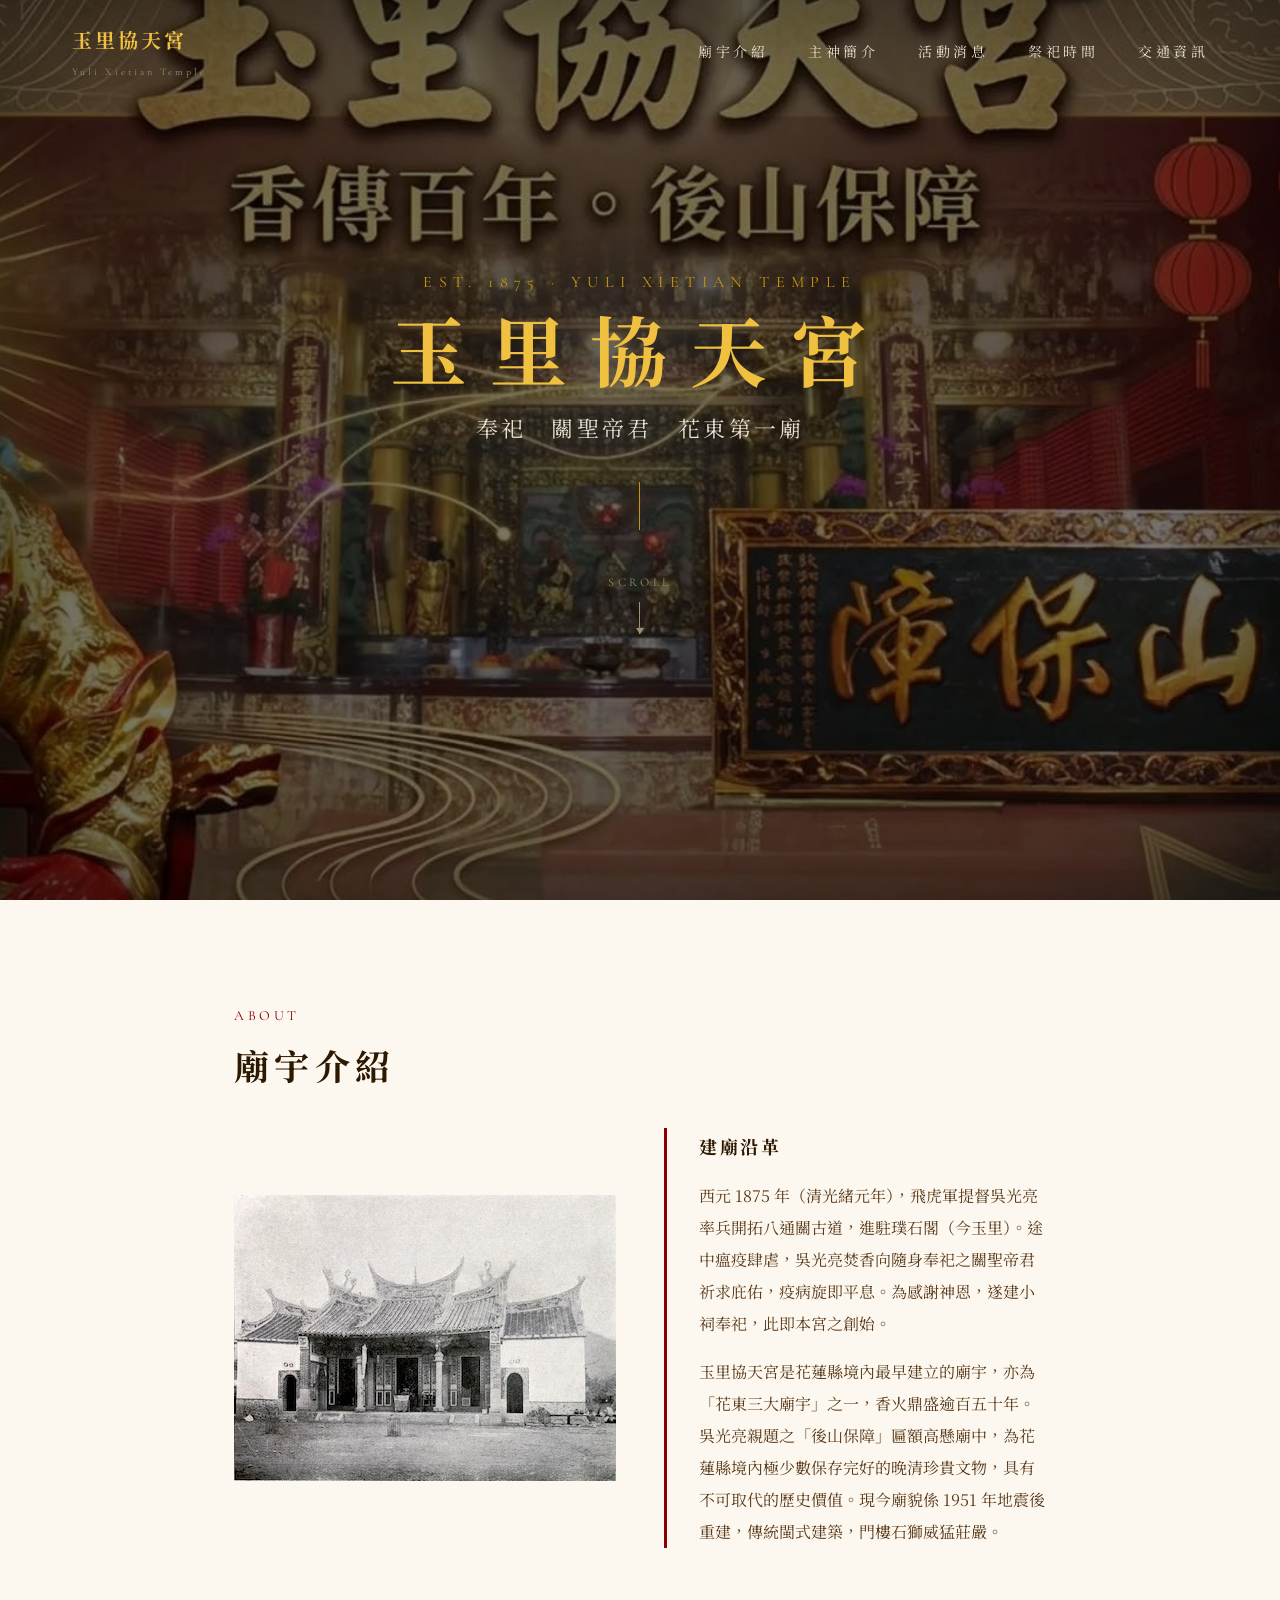
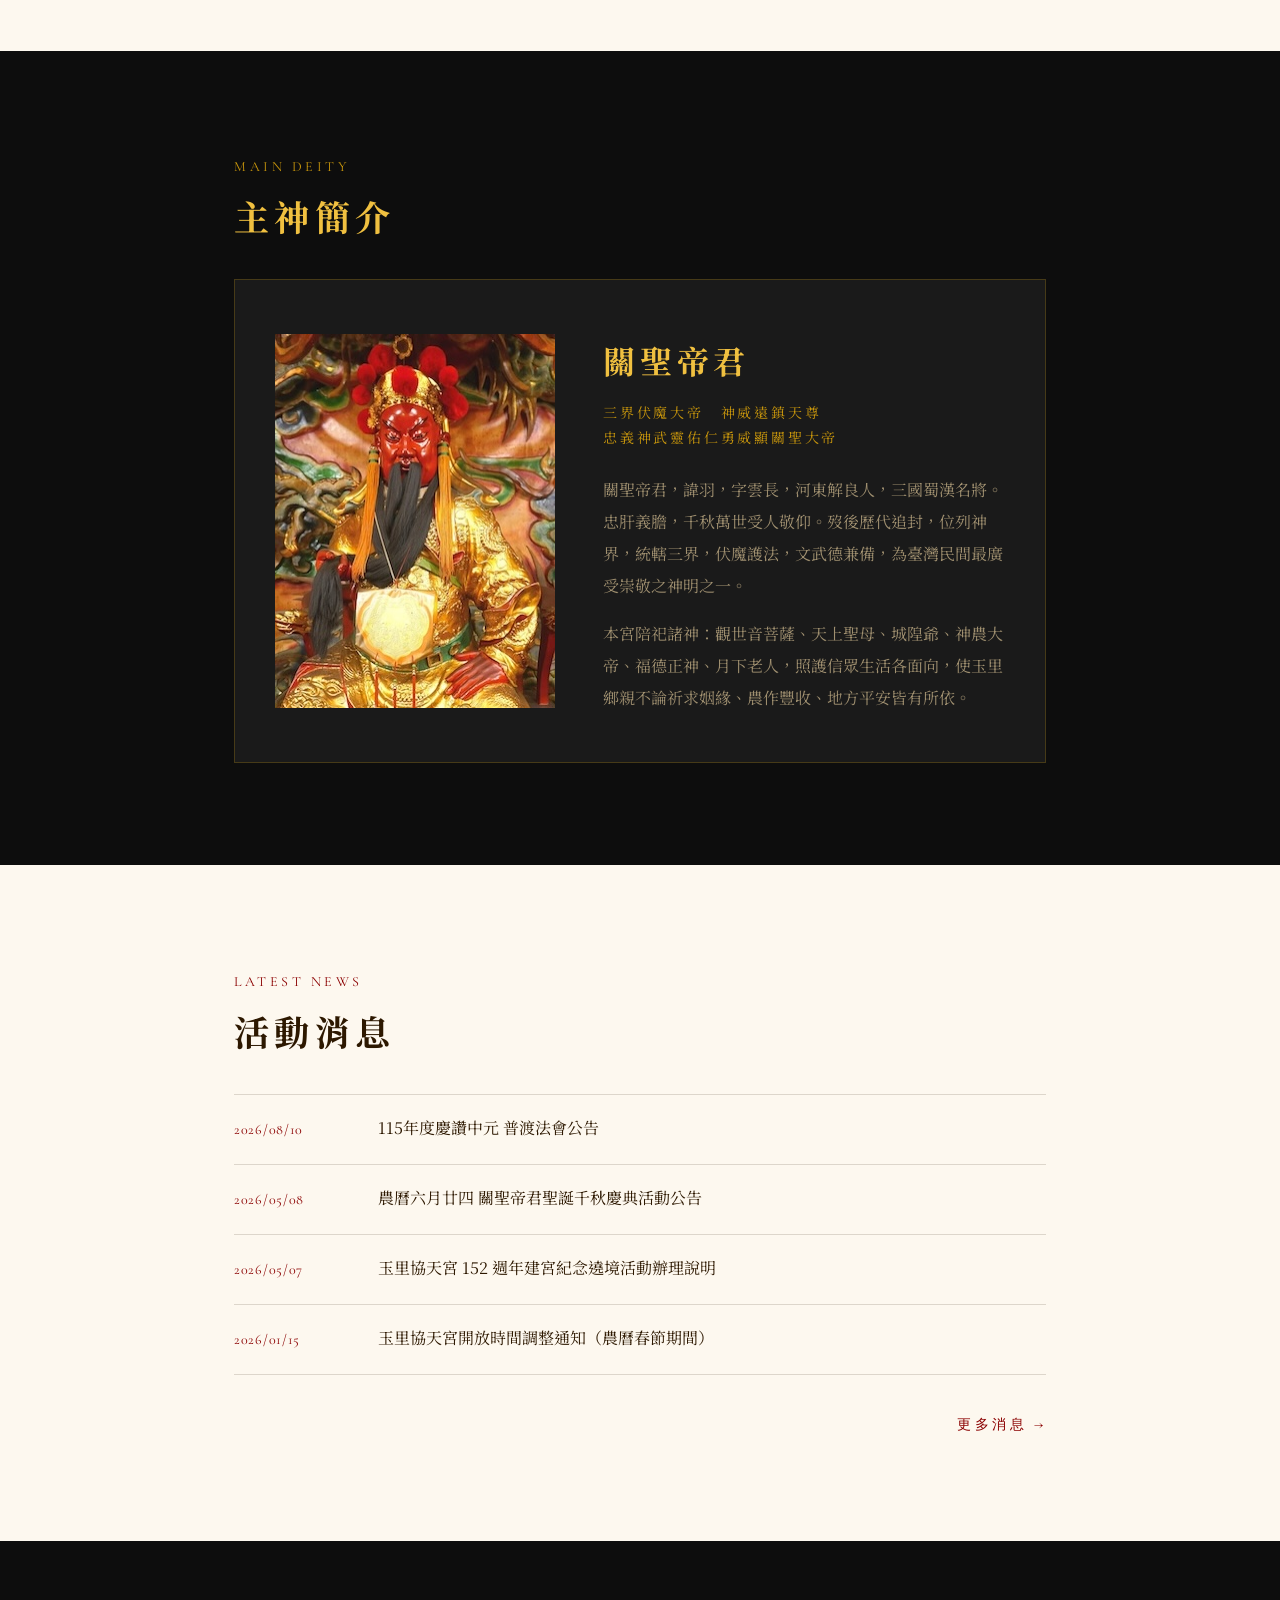
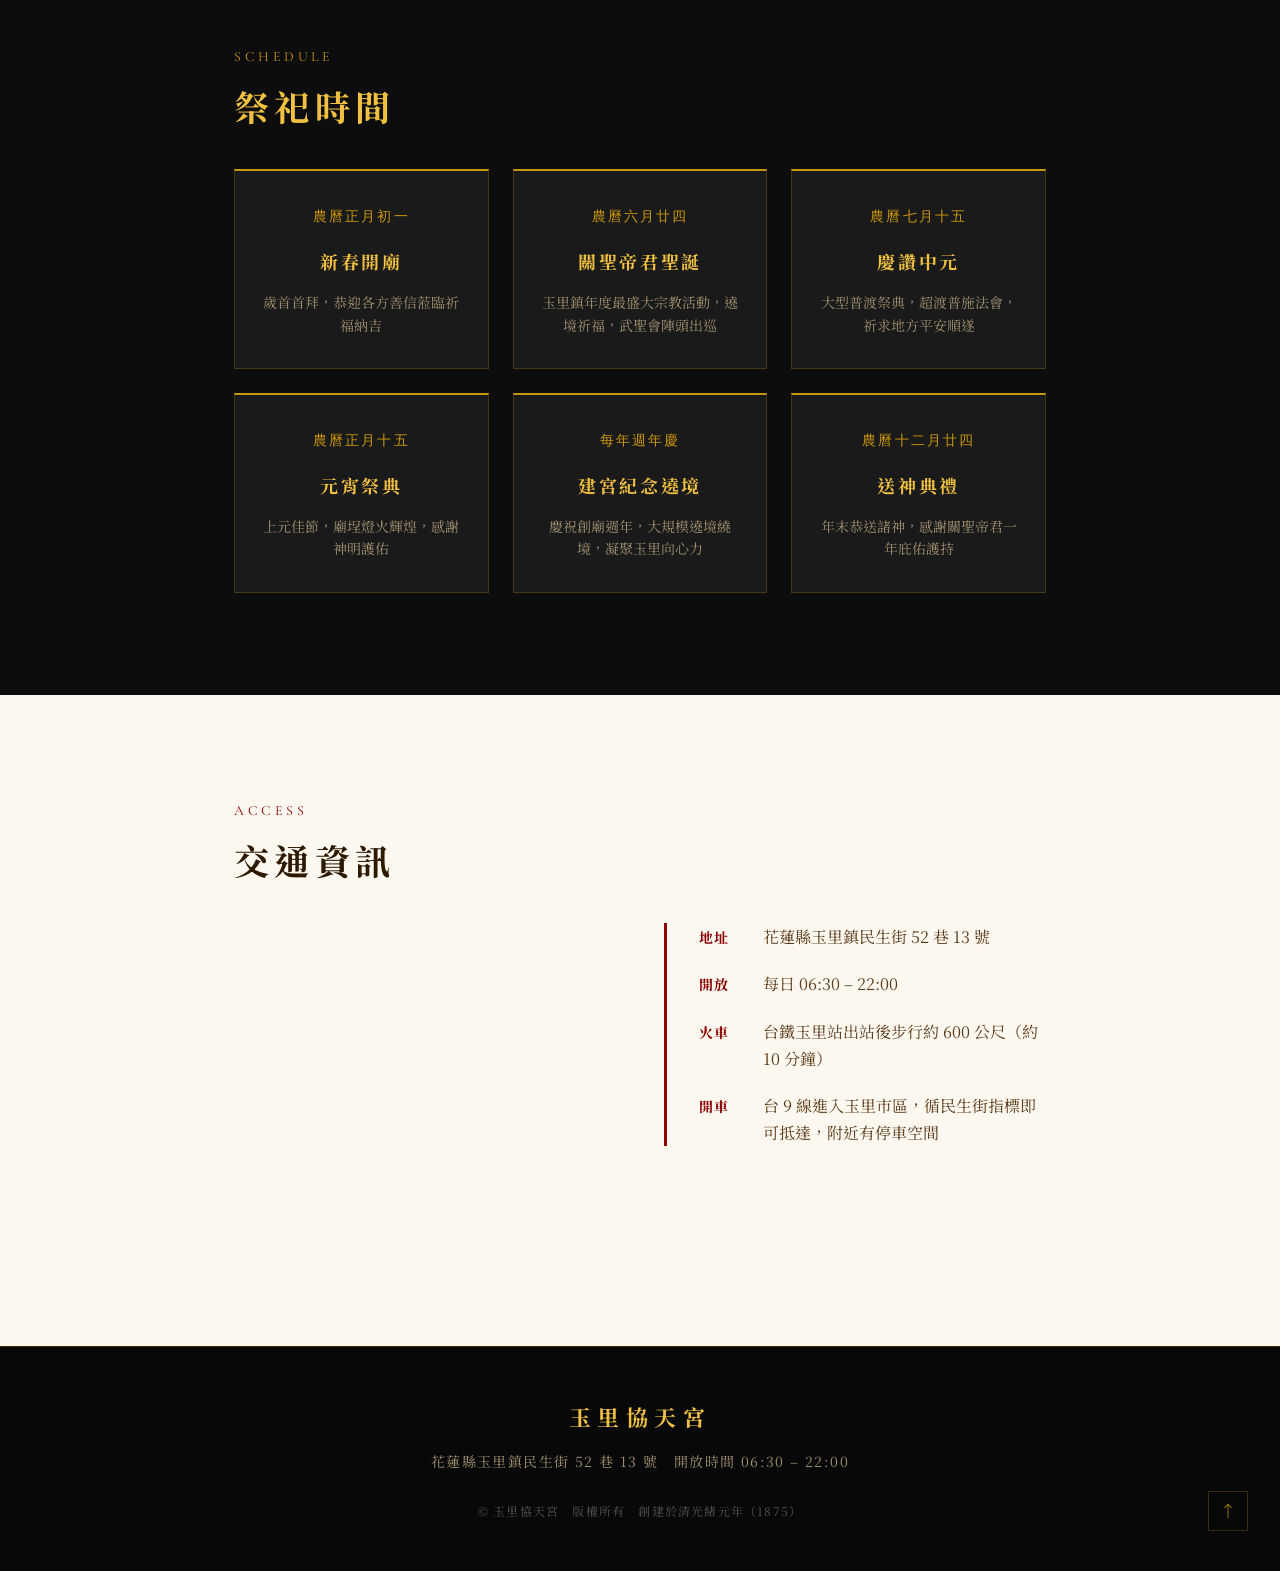
==== index.html @ 43c84e81 "first commit" ====
<!DOCTYPE html>
<html lang="zh-Hant">
<head>
  <meta charset="UTF-8">
  <meta name="viewport" content="width=device-width, initial-scale=1.0">
  <title>玉里協天宮｜花東第一廟　清光緒元年創建</title>
  <meta name="description" content="玉里協天宮（花東三大廟宇之一），創建於清光緒元年（1875年），主祀關聖帝君，為花蓮縣境內最早建立的廟宇，歡迎十方善信參拜。">

  <!-- Fonts -->
  <link rel="preconnect" href="https://fonts.googleapis.com">
  <link rel="preconnect" href="https://fonts.gstatic.com" crossorigin>
  <link href="https://fonts.googleapis.com/css2?family=Cormorant+Garamond:ital,wght@0,400;0,600;1,400&family=Noto+Serif+TC:wght@400;700&family=Noto+Sans+TC:wght@400;500&display=swap" rel="stylesheet">

  <!-- AOS -->
  <link href="https://unpkg.com/aos@2.3.4/dist/aos.css" rel="stylesheet">

  <!-- Styles -->
  <link rel="stylesheet" href="assets/css/reset.css">
  <link rel="stylesheet" href="assets/css/variables.css">
  <link rel="stylesheet" href="assets/css/main.css">
</head>
<body>

  <!-- ======================================================
       Intro Overlay
       ====================================================== -->
  <div id="intro-overlay" aria-hidden="true">
    <div class="intro-emblem">
      <div class="emblem-ring-outer"></div>
      <div class="emblem-ring-inner"></div>
      <div class="emblem-char">協</div>
    </div>
    <div class="intro-name">
      <span>玉</span><span>里</span><span>協</span><span>天</span><span>宮</span>
    </div>
    <div class="intro-divider"></div>
    <p class="intro-sub">奉祀　關聖帝君</p>
    <p class="intro-year">清光緒元年　西元 1875 年</p>
  </div>

  <!-- ======================================================
       Header / Navigation
       ====================================================== -->
  <header id="site-header">
    <nav class="nav-inner">
      <a class="nav-logo" href="#top">
        玉里協天宮
        <span>Yuli Xietian Temple</span>
      </a>
      <ul class="nav-links">
        <li><a href="#about">廟宇介紹</a></li>
        <li><a href="#deity">主神簡介</a></li>
        <li><a href="#news">活動消息</a></li>
        <li><a href="#schedule">祭祀時間</a></li>
        <li><a href="#access">交通資訊</a></li>
      </ul>
      <button class="nav-toggle" aria-label="開啟選單" aria-expanded="false">
        <span></span><span></span><span></span>
      </button>
    </nav>
  </header>

  <!-- Mobile full-screen overlay -->
  <nav class="nav-overlay" aria-label="手機選單">
    <a href="#about">廟宇介紹</a>
    <a href="#deity">主神簡介</a>
    <a href="#news">活動消息</a>
    <a href="#schedule">祭祀時間</a>
    <a href="#access">交通資訊</a>
  </nav>

  <!-- ======================================================
       Hero
       ====================================================== -->
  <section id="hero" aria-label="首頁主視覺">
    <!-- Ken Burns + crossfade slideshow -->
    <div class="hero-slides" aria-hidden="true">
      <div class="hero-slide" data-src="assets/img/hero1.jpg"></div>
      <div class="hero-slide" data-src="assets/img/hero2.jpg"></div>
      <div class="hero-slide" data-src="assets/img/hero3.jpg"></div>
    </div>
    <!-- Dark overlay -->
    <div class="hero-overlay" aria-hidden="true"></div>
    <!-- Content -->
    <div class="hero-inner">
      <p class="hero-en" data-aos="fade-up" data-aos-delay="200">Est. 1875 · Yuli Xietian Temple</p>
      <h1 class="hero-title" data-aos="fade-up" data-aos-delay="400">玉里協天宮</h1>
      <p class="hero-sub" data-aos="fade-up" data-aos-delay="600">奉祀　關聖帝君　花東第一廟</p>
      <div class="hero-divider" data-aos="fade-up" data-aos-delay="700"></div>
      <a class="scroll-hint" href="#about" data-aos="fade-up" data-aos-delay="900" aria-label="向下捲動">
        <span>Scroll</span>
        <i class="scroll-arrow" aria-hidden="true"></i>
      </a>
    </div>
  </section>

  <!-- ======================================================
       About — 廟宇介紹
       ====================================================== -->
  <section id="about" class="section section--light">
    <div class="container">
      <div class="section-label" data-aos="fade-up">ABOUT</div>
      <h2 class="section-title" data-aos="fade-up">廟宇介紹</h2>
      <div class="about-grid">
        <figure class="about-img" data-aos="fade-right">
          <img src="assets/img/about.jpg" alt="玉里協天宮外觀"
               onerror="this.style.display='none';this.nextElementSibling.style.display='flex'">
          <div class="img-placeholder" style="display:none">廟宇照片</div>
        </figure>
        <div class="about-text" data-aos="fade-left">
          <h3>建廟沿革</h3>
          <p>
            西元 1875 年（清光緒元年），飛虎軍提督吳光亮率兵開拓八通關古道，進駐璞石閣（今玉里）。途中瘟疫肆虐，吳光亮焚香向隨身奉祀之關聖帝君祈求庇佑，疫病旋即平息。為感謝神恩，遂建小祠奉祀，此即本宮之創始。
          </p>
          <p>
            玉里協天宮是花蓮縣境內最早建立的廟宇，亦為「花東三大廟宇」之一，香火鼎盛逾百五十年。吳光亮親題之「後山保障」匾額高懸廟中，為花蓮縣境內極少數保存完好的晚清珍貴文物，具有不可取代的歷史價值。現今廟貌係 1951 年地震後重建，傳統閩式建築，門樓石獅威猛莊嚴。
          </p>
        </div>
      </div>
    </div>
  </section>

  <!-- ======================================================
       Deity — 主神簡介
       ====================================================== -->
  <section id="deity" class="section section--dark">
    <div class="container">
      <div class="section-label" data-aos="fade-up">MAIN DEITY</div>
      <h2 class="section-title" data-aos="fade-up">主神簡介</h2>
      <div class="deity-card" data-aos="fade-up" data-aos-delay="100">
        <div class="deity-img-wrap">
          <img src="assets/img/deity.jpg" alt="關聖帝君"
               onerror="this.style.display='none';this.nextElementSibling.style.display='flex'">
          <div class="img-placeholder" style="display:none" aria-hidden="true">⚔</div>
        </div>
        <div class="deity-info">
          <h3 class="deity-name">關聖帝君</h3>
          <p class="deity-title">
            三界伏魔大帝　神威遠鎮天尊<br>
            忠義神武靈佑仁勇威顯關聖大帝
          </p>
          <p class="deity-desc">
            關聖帝君，諱羽，字雲長，河東解良人，三國蜀漢名將。忠肝義膽，千秋萬世受人敬仰。歿後歷代追封，位列神界，統轄三界，伏魔護法，文武德兼備，為臺灣民間最廣受崇敬之神明之一。
          </p>
          <p class="deity-desc" style="margin-top:1rem;">
            本宮陪祀諸神：觀世音菩薩、天上聖母、城隍爺、神農大帝、福德正神、月下老人，照護信眾生活各面向，使玉里鄉親不論祈求姻緣、農作豐收、地方平安皆有所依。
          </p>
        </div>
      </div>
    </div>
  </section>

  <!-- ======================================================
       News — 活動消息
       ====================================================== -->
  <section id="news" class="section section--light">
    <div class="container">
      <div class="section-label" data-aos="fade-up">LATEST NEWS</div>
      <h2 class="section-title" data-aos="fade-up">活動消息</h2>
      <ul id="news-list" data-aos="fade-up" data-aos-delay="100">
        <li class="news-loading">載入中…</li>
      </ul>
      <div class="news-more" data-aos="fade-up">
        <a href="https://your-wp-domain.com" target="_blank" rel="noopener">更多消息 →</a>
      </div>
    </div>
  </section>

  <!-- ======================================================
       Schedule — 祭祀時間
       ====================================================== -->
  <section id="schedule" class="section section--dark">
    <div class="container">
      <div class="section-label" data-aos="fade-up">SCHEDULE</div>
      <h2 class="section-title" data-aos="fade-up">祭祀時間</h2>
      <div class="schedule-grid">
        <div class="schedule-card" data-aos="fade-up" data-aos-delay="100">
          <div class="sc-month">農曆正月初一</div>
          <div class="sc-name">新春開廟</div>
          <div class="sc-note">歲首首拜，恭迎各方善信蒞臨祈福納吉</div>
        </div>
        <div class="schedule-card" data-aos="fade-up" data-aos-delay="200">
          <div class="sc-month">農曆六月廿四</div>
          <div class="sc-name">關聖帝君聖誕</div>
          <div class="sc-note">玉里鎮年度最盛大宗教活動，遶境祈福，武聖會陣頭出巡</div>
        </div>
        <div class="schedule-card" data-aos="fade-up" data-aos-delay="300">
          <div class="sc-month">農曆七月十五</div>
          <div class="sc-name">慶讚中元</div>
          <div class="sc-note">大型普渡祭典，超渡普施法會，祈求地方平安順遂</div>
        </div>
        <div class="schedule-card" data-aos="fade-up" data-aos-delay="100">
          <div class="sc-month">農曆正月十五</div>
          <div class="sc-name">元宵祭典</div>
          <div class="sc-note">上元佳節，廟埕燈火輝煌，感謝神明護佑</div>
        </div>
        <div class="schedule-card" data-aos="fade-up" data-aos-delay="200">
          <div class="sc-month">每年週年慶</div>
          <div class="sc-name">建宮紀念遶境</div>
          <div class="sc-note">慶祝創廟週年，大規模遶境繞境，凝聚玉里向心力</div>
        </div>
        <div class="schedule-card" data-aos="fade-up" data-aos-delay="300">
          <div class="sc-month">農曆十二月廿四</div>
          <div class="sc-name">送神典禮</div>
          <div class="sc-note">年末恭送諸神，感謝關聖帝君一年庇佑護持</div>
        </div>
      </div>
    </div>
  </section>

  <!-- ======================================================
       Access — 交通資訊
       ====================================================== -->
  <section id="access" class="section section--light">
    <div class="container">
      <div class="section-label" data-aos="fade-up">ACCESS</div>
      <h2 class="section-title" data-aos="fade-up">交通資訊</h2>
      <div class="access-grid">
        <div class="access-map" data-aos="fade-right">
          <iframe
            src="https://www.google.com/maps/embed?pb=!1m18!1m12!1m3!1d14563.66!2d121.3200!3d23.3400!2m3!1f0!2f0!3f0!3m2!1i1024!2i768!4f13.1!3m3!1m2!1s0x0%3A0x0!2z!5e0!3m2!1szh-TW!2stw!4v1620000000000!5m2!1szh-TW!2stw"
            width="100%" height="320"
            style="border:0" allowfullscreen
            loading="lazy"
            referrerpolicy="no-referrer-when-downgrade"
            title="玉里協天宮地圖">
          </iframe>
        </div>
        <div class="access-info" data-aos="fade-left">
          <div class="access-row">
            <span class="access-label">地址</span>
            <span>花蓮縣玉里鎮民生街 52 巷 13 號</span>
          </div>
          <div class="access-row">
            <span class="access-label">開放</span>
            <span>每日 06:30 – 22:00</span>
          </div>
          <div class="access-row">
            <span class="access-label">火車</span>
            <span>台鐵玉里站出站後步行約 600 公尺（約 10 分鐘）</span>
          </div>
          <div class="access-row">
            <span class="access-label">開車</span>
            <span>台 9 線進入玉里市區，循民生街指標即可抵達，附近有停車空間</span>
          </div>
        </div>
      </div>
    </div>
  </section>

  <!-- ======================================================
       Footer
       ====================================================== -->
  <footer id="site-footer">
    <div class="footer-inner">
      <p class="footer-name">玉里協天宮</p>
      <p class="footer-address">花蓮縣玉里鎮民生街 52 巷 13 號　開放時間 06:30 – 22:00</p>
      <p class="footer-copy">© 玉里協天宮　版權所有　創建於清光緒元年（1875）</p>
    </div>
    <a class="back-to-top" href="#top" aria-label="回到頂端">↑</a>
  </footer>

  <!-- Scripts -->
  <script src="https://unpkg.com/aos@2.3.4/dist/aos.js"></script>
  <script src="assets/js/main.js"></script>
  <script src="assets/js/news.js"></script>
</body>
</html>
---- assets/css/variables.css ----
:root {
  /* Colors */
  --color-bg:        #0d0d0d;
  --color-surface:   #1a1a1a;
  --color-primary:   #8b0000;
  --color-gold:      #c8960c;
  --color-gold-lt:   #f0c040;
  --color-text:      #e8e0d0;
  --color-text-muted:#a09070;
  --color-border:    rgba(200, 150, 12, 0.25);
  --color-white:     #fdf8ef;
  --color-dark-text: #2d1800;

  /* Typography */
  --font-serif:  'Noto Serif TC', 'Cormorant Garamond', serif;
  --font-sans:   'Noto Sans TC', sans-serif;

  --fs-hero:     clamp(2.5rem, 6vw, 5rem);
  --fs-section:  clamp(1.5rem, 3vw, 2.2rem);
  --fs-body:     1rem;
  --fs-small:    0.875rem;

  --lh-zh:       2;
  --ls-title:    0.15em;
  --ls-label:    0.25em;

  /* Layout */
  --section-padding: clamp(4rem, 8vw, 8rem) 1.5rem;
  --container-max:   860px;
  --transition:      0.6s ease;
}
---- assets/css/main.css ----
/* ============================================================
   Intro Overlay
   ============================================================ */
#intro-overlay {
  position: fixed;
  inset: 0;
  z-index: 9999;
  background: var(--color-bg);
  display: flex;
  flex-direction: column;
  align-items: center;
  justify-content: center;
  /* Fade-out transition triggered by JS */
  transition: opacity 0.9s ease;
  /* Prevent accidental scroll-through during animation */
  pointer-events: all;
}

#intro-overlay.is-hiding {
  opacity: 0;
  pointer-events: none;
}

/* ── Rotating emblem ── */
.intro-emblem {
  position: relative;
  width: 90px;
  height: 90px;
  display: flex;
  align-items: center;
  justify-content: center;
  margin-bottom: 2.5rem;
  opacity: 0;
  animation: introScale 0.9s cubic-bezier(0.19, 1, 0.22, 1) 0.2s forwards;
}

.emblem-ring-outer {
  position: absolute;
  inset: 0;
  border-radius: 50%;
  border: 1px solid rgba(200, 150, 12, 0.2);
}

/* Rotating arc on the outer ring */
.emblem-ring-outer::before {
  content: '';
  position: absolute;
  inset: -1px;
  border-radius: 50%;
  border: 1px solid transparent;
  border-top-color: var(--color-gold);
  border-right-color: rgba(200, 150, 12, 0.4);
  animation: spinRing 3s linear infinite;
}

.emblem-ring-inner {
  position: absolute;
  inset: 14px;
  border-radius: 50%;
  border: 1px solid rgba(200, 150, 12, 0.35);
}

.emblem-char {
  font-family: var(--font-serif);
  font-size: 1.875rem;
  color: var(--color-gold-lt);
  line-height: 1;
}

@keyframes spinRing {
  to { transform: rotate(360deg); }
}

@keyframes introScale {
  from { opacity: 0; transform: scale(0.7); }
  to   { opacity: 1; transform: scale(1); }
}

/* ── Temple name — character-by-character ── */
.intro-name {
  display: flex;
  gap: 0.5em;
}

.intro-name span {
  font-family: var(--font-serif);
  font-size: clamp(2rem, 6vw, 3.5rem);
  font-weight: 700;
  color: var(--color-gold-lt);
  letter-spacing: 0.05em;
  opacity: 0;
  animation: charIn 0.8s ease-out both;
}

.intro-name span:nth-child(1) { animation-delay: 0.8s; }
.intro-name span:nth-child(2) { animation-delay: 1.0s; }
.intro-name span:nth-child(3) { animation-delay: 1.2s; }
.intro-name span:nth-child(4) { animation-delay: 1.45s; }
.intro-name span:nth-child(5) { animation-delay: 1.7s; }

@keyframes charIn {
  from {
    opacity: 0;
    filter: blur(14px);
    transform: translateY(10px);
  }
  to {
    opacity: 1;
    filter: blur(0);
    transform: translateY(0);
  }
}

/* ── Gold divider line ── */
.intro-divider {
  width: 0;
  height: 1px;
  background: linear-gradient(to right, transparent, var(--color-gold), transparent);
  margin: 1.75rem 0;
  opacity: 0;
  animation: lineExpand 0.8s ease-out 2.4s forwards;
}

@keyframes lineExpand {
  from { width: 0;     opacity: 0; }
  to   { width: 72px;  opacity: 0.7; }
}

/* ── Subtitle & year ── */
.intro-sub {
  font-family: var(--font-serif);
  font-size: 1rem;
  letter-spacing: 0.3em;
  color: var(--color-text);
  opacity: 0;
  animation: introFadeUp 0.8s ease-out 3.0s both;
}

.intro-year {
  font-family: 'Cormorant Garamond', serif;
  font-size: 0.8rem;
  letter-spacing: 0.2em;
  color: var(--color-text-muted);
  margin-top: 0.6rem;
  opacity: 0;
  animation: introFadeUp 0.8s ease-out 3.5s both;
}

@keyframes introFadeUp {
  from { opacity: 0; transform: translateY(8px); }
  to   { opacity: 1; transform: translateY(0); }
}

/* Disable intro animations when user prefers reduced motion */
@media (prefers-reduced-motion: reduce) {
  .intro-emblem, .intro-name span,
  .intro-divider, .intro-sub, .intro-year {
    animation: none;
    opacity: 1;
    filter: none;
  }
  .emblem-ring-outer::before { animation: none; }
}

/* ============================================================
   Base
   ============================================================ */
html {
  scroll-behavior: smooth;
  font-size: 16px;
}

@media (prefers-reduced-motion: reduce) {
  html { scroll-behavior: auto; }
  [data-aos] { transition: none !important; animation: none !important; }
}

body {
  background-color: var(--color-bg);
  color: var(--color-text);
  font-family: var(--font-serif);
  line-height: var(--lh-zh);
}

.container {
  max-width: var(--container-max);
  margin: 0 auto;
  padding: 0 1.5rem;
}

/* ============================================================
   Section Base
   ============================================================ */
.section {
  padding: var(--section-padding);
}

.section--dark {
  background-color: var(--color-bg);
}

.section--light {
  background-color: var(--color-white);
  color: var(--color-dark-text);
}

.section-label {
  font-family: 'Cormorant Garamond', serif;
  font-size: var(--fs-small);
  letter-spacing: var(--ls-label);
  color: var(--color-gold);
  text-transform: uppercase;
  margin-bottom: 0.75rem;
}

.section-title {
  font-family: var(--font-serif);
  font-size: var(--fs-section);
  font-weight: 700;
  letter-spacing: var(--ls-title);
  color: var(--color-gold-lt);
  margin-bottom: 2.5rem;
  line-height: 1.3;
}

.section--light .section-label {
  color: var(--color-primary);
}

.section--light .section-title {
  color: var(--color-dark-text);
}

.section-divider {
  width: 48px;
  height: 2px;
  background: var(--color-gold);
  margin: 1.5rem 0 2.5rem;
}

.section--light .section-divider {
  background: var(--color-primary);
}

/* ============================================================
   Header / Navigation
   ============================================================ */
#site-header {
  position: fixed;
  top: 0;
  left: 0;
  right: 0;
  z-index: 100;
  transition: background var(--transition), box-shadow var(--transition);
}

#site-header.scrolled {
  background: rgba(13, 13, 13, 0.92);
  backdrop-filter: blur(8px);
  -webkit-backdrop-filter: blur(8px);
  box-shadow: 0 1px 0 var(--color-border);
}

.nav-inner {
  display: flex;
  align-items: center;
  justify-content: space-between;
  max-width: 1200px;
  margin: 0 auto;
  padding: 1.25rem 2rem;
}

.nav-logo {
  font-family: var(--font-serif);
  font-size: 1.25rem;
  font-weight: 700;
  color: var(--color-gold-lt);
  letter-spacing: var(--ls-title);
  flex-shrink: 0;
}

.nav-logo span {
  display: block;
  font-size: 0.625rem;
  letter-spacing: 0.3em;
  color: var(--color-text-muted);
  font-weight: 400;
  margin-top: 0.1rem;
  font-family: 'Cormorant Garamond', serif;
}

.nav-links {
  display: flex;
  gap: 2.5rem;
  align-items: center;
}

.nav-links a {
  font-size: var(--fs-small);
  letter-spacing: var(--ls-label);
  color: var(--color-text);
  position: relative;
  padding-bottom: 2px;
  transition: color var(--transition);
}

.nav-links a::after {
  content: '';
  position: absolute;
  bottom: 0;
  left: 50%;
  right: 50%;
  height: 1px;
  background: var(--color-gold);
  transition: left 0.3s ease, right 0.3s ease;
}

.nav-links a:hover {
  color: var(--color-gold-lt);
}

.nav-links a:hover::after {
  left: 0;
  right: 0;
}

/* Hamburger */
.nav-toggle {
  display: none;
  flex-direction: column;
  gap: 5px;
  background: none;
  border: none;
  cursor: pointer;
  padding: 4px;
  z-index: 110;
}

.nav-toggle span {
  display: block;
  width: 24px;
  height: 1.5px;
  background: var(--color-gold-lt);
  transition: transform 0.3s ease, opacity 0.3s ease;
  transform-origin: center;
}

.nav-toggle.active span:nth-child(1) {
  transform: translateY(6.5px) rotate(45deg);
}

.nav-toggle.active span:nth-child(2) {
  opacity: 0;
}

.nav-toggle.active span:nth-child(3) {
  transform: translateY(-6.5px) rotate(-45deg);
}

/* Mobile overlay */
.nav-overlay {
  display: none;
  position: fixed;
  inset: 0;
  background: rgba(13, 13, 13, 0.97);
  z-index: 99;
  flex-direction: column;
  align-items: center;
  justify-content: center;
  gap: 2.5rem;
}

.nav-overlay.open {
  display: flex;
}

.nav-overlay a {
  font-family: var(--font-serif);
  font-size: 1.5rem;
  letter-spacing: var(--ls-title);
  color: var(--color-text);
  transition: color 0.3s ease;
}

.nav-overlay a:hover {
  color: var(--color-gold-lt);
}

/* ============================================================
   Hero
   ============================================================ */
#hero {
  position: relative;
  height: 100svh;
  display: flex;
  align-items: center;
  justify-content: center;
  text-align: center;
  overflow: hidden;
  /* Fallback when images are absent */
  background: radial-gradient(ellipse at 50% 40%, #1c0a00 0%, #0d0d0d 75%);
}

/* ── Slideshow layer ── */
.hero-slides {
  position: absolute;
  inset: 0;
  overflow: hidden;
}

.hero-slide {
  position: absolute;
  /* -10% bleed gives Ken Burns room to zoom/pan without white edges */
  inset: -10%;
  background-size: cover;
  background-position: center;
  opacity: 0;
  transition: opacity 1.5s ease-in-out;
  will-change: transform, opacity;
}

.hero-slide.is-active {
  opacity: 1;
}

/* Three Ken Burns variants — randomised direction per slide */
.hero-slide.kb-1 { animation: kb1 9s ease-out both; }
.hero-slide.kb-2 { animation: kb2 9s ease-out both; }
.hero-slide.kb-3 { animation: kb3 9s ease-out both; }

@keyframes kb1 {
  from { transform: scale(1)    translate(0%,   0%); }
  to   { transform: scale(1.18) translate(-2%, -1%); }
}
@keyframes kb2 {
  from { transform: scale(1)    translate(-2%, 0%); }
  to   { transform: scale(1.18) translate(2%,  -1%); }
}
@keyframes kb3 {
  from { transform: scale(1)    translate(0%, -1.5%); }
  to   { transform: scale(1.18) translate(-1%, 1%); }
}

/* ── Dark overlay ── */
.hero-overlay {
  position: absolute;
  inset: 0;
  background: rgba(0, 0, 0, 0.52);
  /* Subtle vignette for depth */
  box-shadow: inset 0 0 120px rgba(0, 0, 0, 0.5);
  z-index: 1;
}

.hero-inner {
  position: relative;
  z-index: 2;
  display: flex;
  flex-direction: column;
  align-items: center;
  gap: 0.5rem;
}

.hero-en {
  font-family: 'Cormorant Garamond', serif;
  font-size: clamp(0.75rem, 1.5vw, 1rem);
  letter-spacing: 0.4em;
  color: var(--color-gold);
  text-transform: uppercase;
}

.hero-title {
  font-family: var(--font-serif);
  font-size: var(--fs-hero);
  font-weight: 700;
  color: var(--color-gold-lt);
  letter-spacing: 0.3em;
  line-height: 1.1;
}

.hero-sub {
  font-family: var(--font-serif);
  font-size: clamp(1rem, 2vw, 1.375rem);
  letter-spacing: var(--ls-title);
  color: var(--color-text);
  margin-top: 0.5rem;
}

.hero-divider {
  width: 1px;
  height: 48px;
  background: var(--color-gold);
  margin: 1.5rem auto;
  opacity: 0.6;
}

.scroll-hint {
  display: flex;
  flex-direction: column;
  align-items: center;
  gap: 0.5rem;
  color: var(--color-text-muted);
  font-family: 'Cormorant Garamond', serif;
  font-size: 0.75rem;
  letter-spacing: 0.3em;
  text-transform: uppercase;
  margin-top: 0.5rem;
  transition: color 0.3s ease;
}

.scroll-hint:hover {
  color: var(--color-gold);
}

.scroll-arrow {
  display: block;
  width: 1px;
  height: 32px;
  background: currentColor;
  position: relative;
  animation: bounce 1.8s ease-in-out infinite;
}

.scroll-arrow::after {
  content: '';
  position: absolute;
  bottom: 0;
  left: 50%;
  transform: translateX(-50%) rotate(0deg);
  border-left: 4px solid transparent;
  border-right: 4px solid transparent;
  border-top: 6px solid currentColor;
}

@keyframes bounce {
  0%, 100% { transform: translateY(0); }
  50%       { transform: translateY(8px); }
}

/* ============================================================
   About
   ============================================================ */
.about-grid {
  display: grid;
  grid-template-columns: 1fr 1fr;
  gap: 3rem;
  align-items: center;
}

.about-img {
  position: relative;
}

.about-img img {
  width: 100%;
  aspect-ratio: 4 / 3;
  object-fit: cover;
  display: block;
}

/* Placeholder when image missing */
.about-img .img-placeholder {
  width: 100%;
  aspect-ratio: 4 / 3;
  background: linear-gradient(135deg, #c8960c22, #8b000033);
  border: 1px solid var(--color-border);
  display: flex;
  align-items: center;
  justify-content: center;
  color: var(--color-text-muted);
  font-size: 0.75rem;
  letter-spacing: 0.2em;
}

.about-text {
  border-left: 3px solid var(--color-primary);
  padding-left: 2rem;
}

.about-text h3 {
  font-family: var(--font-serif);
  font-size: 1.125rem;
  font-weight: 700;
  color: var(--color-dark-text);
  letter-spacing: var(--ls-title);
  margin-bottom: 1rem;
}

.about-text p {
  font-size: var(--fs-body);
  line-height: var(--lh-zh);
  color: #5a3a1a;
}

.about-text p + p {
  margin-top: 1em;
}

/* ============================================================
   Deity
   ============================================================ */
.deity-card {
  display: grid;
  grid-template-columns: 280px 1fr;
  gap: 3rem;
  align-items: center;
  background: var(--color-surface);
  border: 1px solid var(--color-border);
  padding: 2.5rem;
}

.deity-img-wrap {
  flex-shrink: 0;
}

.deity-img-wrap img {
  width: 100%;
  aspect-ratio: 3 / 4;
  object-fit: cover;
}

.deity-img-wrap .img-placeholder {
  width: 100%;
  aspect-ratio: 3 / 4;
  background: linear-gradient(180deg, #1a0505 0%, #0d0d0d 100%);
  border: 1px solid var(--color-border);
  display: flex;
  align-items: center;
  justify-content: center;
  color: var(--color-gold);
  font-size: 3rem;
}

.deity-info {
  padding: 0.5rem 0;
}

.deity-name {
  font-family: var(--font-serif);
  font-size: clamp(1.5rem, 3vw, 2rem);
  font-weight: 700;
  color: var(--color-gold-lt);
  letter-spacing: var(--ls-title);
  margin-bottom: 0.5rem;
}

.deity-title {
  font-size: var(--fs-small);
  letter-spacing: 0.2em;
  color: var(--color-gold);
  margin-bottom: 1.5rem;
  line-height: 1.8;
}

.deity-desc {
  font-size: var(--fs-body);
  color: var(--color-text-muted);
  line-height: var(--lh-zh);
}

/* ============================================================
   News
   ============================================================ */
#news-list {
  border-top: 1px solid rgba(45, 24, 0, 0.15);
}

.news-item {
  display: grid;
  grid-template-columns: 120px 1fr;
  gap: 1.5rem;
  align-items: baseline;
  padding: 1.25rem 0;
  border-bottom: 1px solid rgba(45, 24, 0, 0.15);
  transition: background 0.2s ease;
}

.news-date {
  font-family: 'Cormorant Garamond', serif;
  font-size: var(--fs-small);
  color: var(--color-primary);
  letter-spacing: 0.05em;
  white-space: nowrap;
}

.news-title {
  font-size: var(--fs-body);
  color: var(--color-dark-text);
  line-height: 1.6;
  transition: color 0.2s ease;
}

.news-title:hover {
  color: var(--color-primary);
}

.news-loading,
.news-error {
  padding: 2rem 0;
  color: var(--color-text-muted);
  font-size: var(--fs-small);
  letter-spacing: 0.1em;
}

.news-more {
  margin-top: 2rem;
  text-align: right;
}

.news-more a {
  font-family: 'Cormorant Garamond', serif;
  font-size: var(--fs-small);
  letter-spacing: 0.25em;
  color: var(--color-primary);
  text-transform: uppercase;
  transition: opacity 0.2s ease;
}

.news-more a:hover {
  opacity: 0.7;
}

/* ============================================================
   Schedule
   ============================================================ */
.schedule-grid {
  display: grid;
  grid-template-columns: repeat(3, 1fr);
  gap: 1.5rem;
}

.schedule-card {
  background: var(--color-surface);
  border: 1px solid var(--color-border);
  border-top: 2px solid var(--color-gold);
  padding: 2rem 1.5rem;
  text-align: center;
  transition: border-color var(--transition), transform var(--transition);
}

.schedule-card:hover {
  border-color: var(--color-gold-lt);
  transform: translateY(-4px);
}

.sc-month {
  font-family: 'Cormorant Garamond', serif;
  font-size: var(--fs-small);
  color: var(--color-gold);
  letter-spacing: 0.15em;
  margin-bottom: 0.75rem;
}

.sc-name {
  font-family: var(--font-serif);
  font-size: 1.125rem;
  font-weight: 700;
  color: var(--color-gold-lt);
  letter-spacing: var(--ls-title);
  margin-bottom: 0.75rem;
}

.sc-note {
  font-size: var(--fs-small);
  color: var(--color-text-muted);
  line-height: 1.6;
}

/* ============================================================
   Access
   ============================================================ */
.access-grid {
  display: grid;
  grid-template-columns: 1fr 1fr;
  gap: 3rem;
  align-items: start;
}

.access-map iframe {
  width: 100%;
  height: 320px;
  border: 0;
  display: block;
  filter: grayscale(20%);
}

.access-info {
  display: flex;
  flex-direction: column;
  gap: 1.25rem;
  border-left: 3px solid var(--color-primary);
  padding-left: 2rem;
}

.access-row {
  display: grid;
  grid-template-columns: 3rem 1fr;
  gap: 1rem;
  align-items: baseline;
  font-size: var(--fs-body);
  color: #5a3a1a;
  line-height: 1.7;
}

.access-label {
  font-size: var(--fs-small);
  color: var(--color-primary);
  font-weight: 700;
  letter-spacing: 0.1em;
  white-space: nowrap;
}

/* ============================================================
   Footer
   ============================================================ */
#site-footer {
  background: #080808;
  border-top: 1px solid var(--color-border);
  padding: 3rem 1.5rem;
  text-align: center;
  position: relative;
}

.footer-inner {
  max-width: var(--container-max);
  margin: 0 auto;
}

.footer-name {
  font-family: var(--font-serif);
  font-size: 1.375rem;
  font-weight: 700;
  color: var(--color-gold-lt);
  letter-spacing: 0.3em;
  margin-bottom: 0.5rem;
}

.footer-address {
  font-size: var(--fs-small);
  color: var(--color-text-muted);
  letter-spacing: 0.1em;
  margin-bottom: 0.5rem;
}

.footer-copy {
  font-size: 0.75rem;
  color: #555;
  letter-spacing: 0.1em;
  margin-top: 1.5rem;
}

.back-to-top {
  position: absolute;
  right: 2rem;
  bottom: 2.5rem;
  width: 40px;
  height: 40px;
  border: 1px solid var(--color-border);
  display: flex;
  align-items: center;
  justify-content: center;
  color: var(--color-gold);
  font-size: 1rem;
  transition: border-color 0.3s ease, color 0.3s ease;
}

.back-to-top:hover {
  border-color: var(--color-gold);
  color: var(--color-gold-lt);
}

/* ============================================================
   Ornamental divider between sections
   ============================================================ */
.ornament {
  text-align: center;
  color: var(--color-gold);
  letter-spacing: 0.5em;
  font-size: 0.625rem;
  padding: 1.5rem 0;
  opacity: 0.5;
}

/* ============================================================
   Responsive
   ============================================================ */
@media (max-width: 1024px) {
  :root {
    --container-max: 720px;
  }
}

@media (max-width: 768px) {
  .nav-links {
    display: none;
  }

  .nav-toggle {
    display: flex;
  }

  .about-grid {
    grid-template-columns: 1fr;
  }

  .about-text {
    border-left: none;
    border-top: 3px solid var(--color-primary);
    padding-left: 0;
    padding-top: 1.5rem;
  }

  .deity-card {
    grid-template-columns: 1fr;
  }

  .deity-img-wrap img,
  .deity-img-wrap .img-placeholder {
    aspect-ratio: 4 / 3;
    max-width: 300px;
    margin: 0 auto;
  }

  .schedule-grid {
    grid-template-columns: 1fr;
    max-width: 360px;
    margin: 0 auto;
  }

  .access-grid {
    grid-template-columns: 1fr;
  }

  .access-info {
    border-left: none;
    border-top: 3px solid var(--color-primary);
    padding-left: 0;
    padding-top: 1.5rem;
  }
}

@media (max-width: 480px) {
  .nav-inner {
    padding: 1rem 1.25rem;
  }

  .news-item {
    grid-template-columns: 1fr;
    gap: 0.25rem;
  }

  .back-to-top {
    right: 1rem;
    bottom: 1.5rem;
  }
}
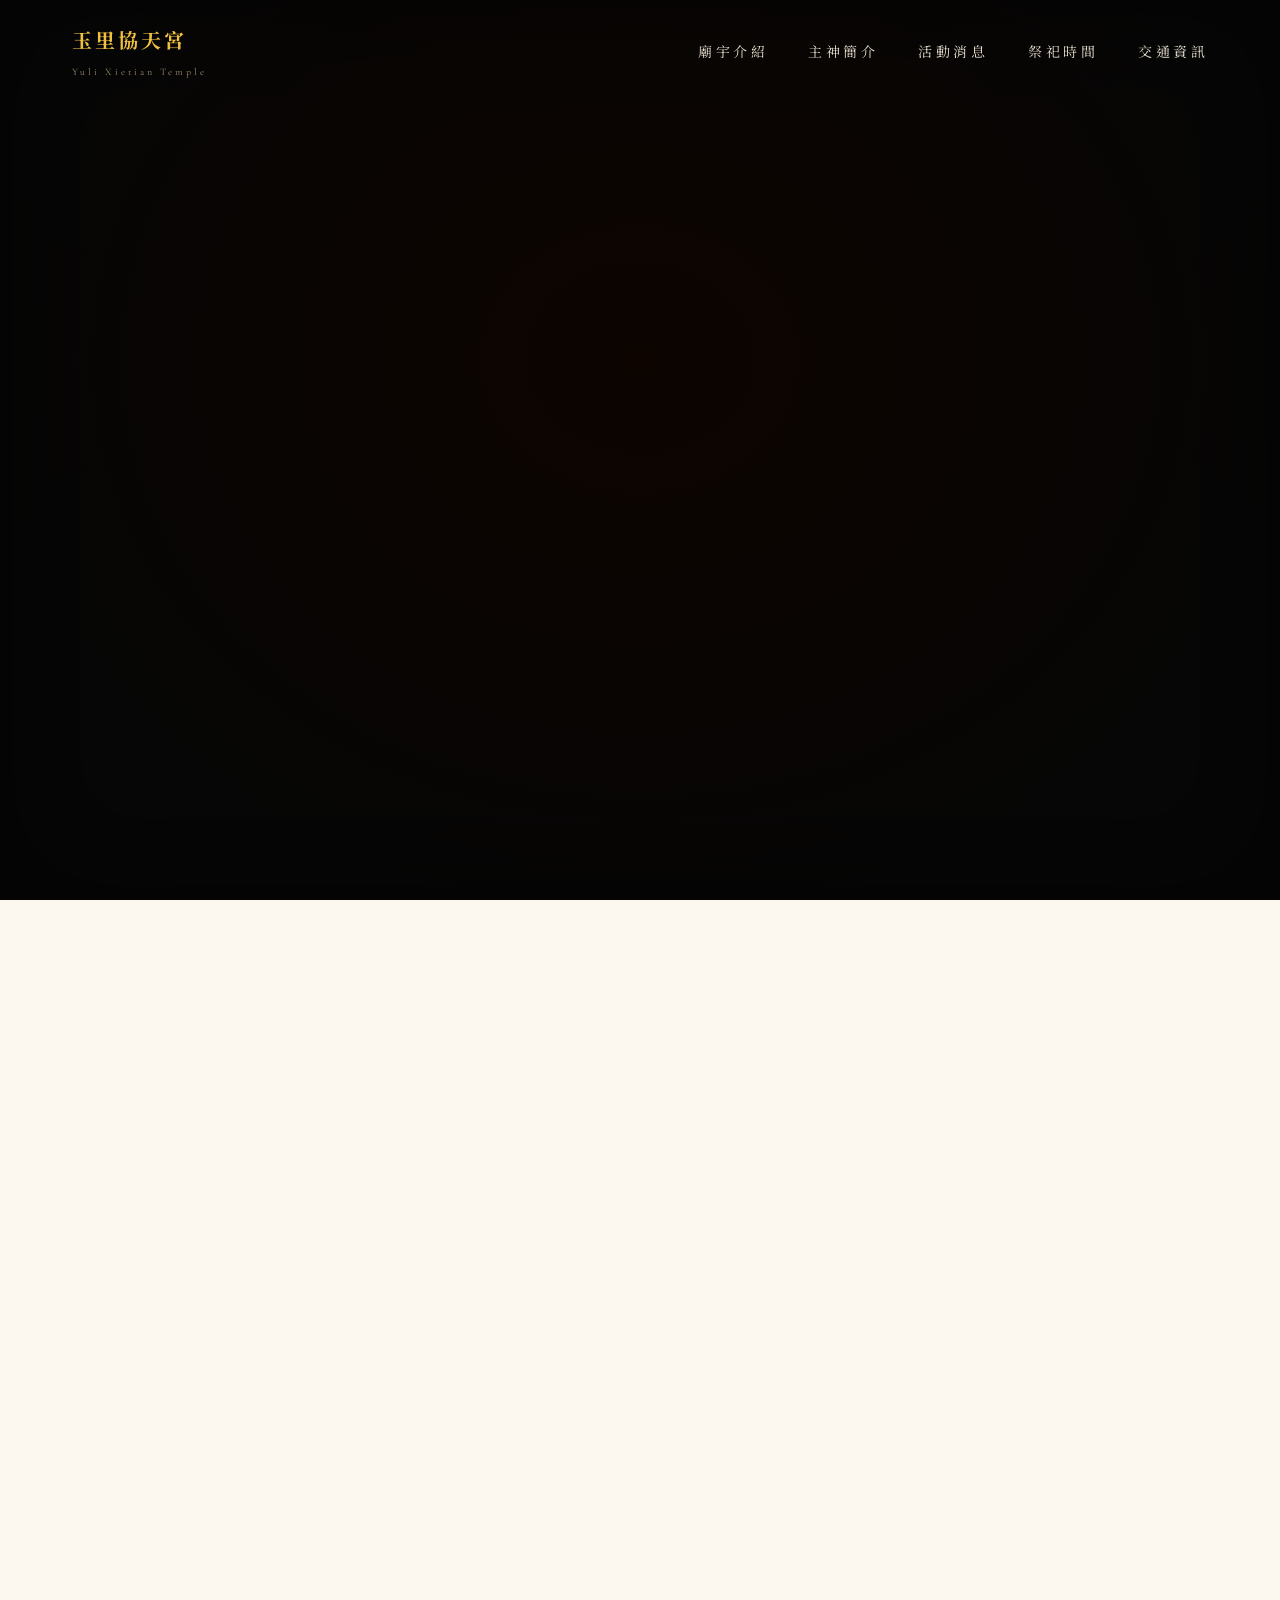
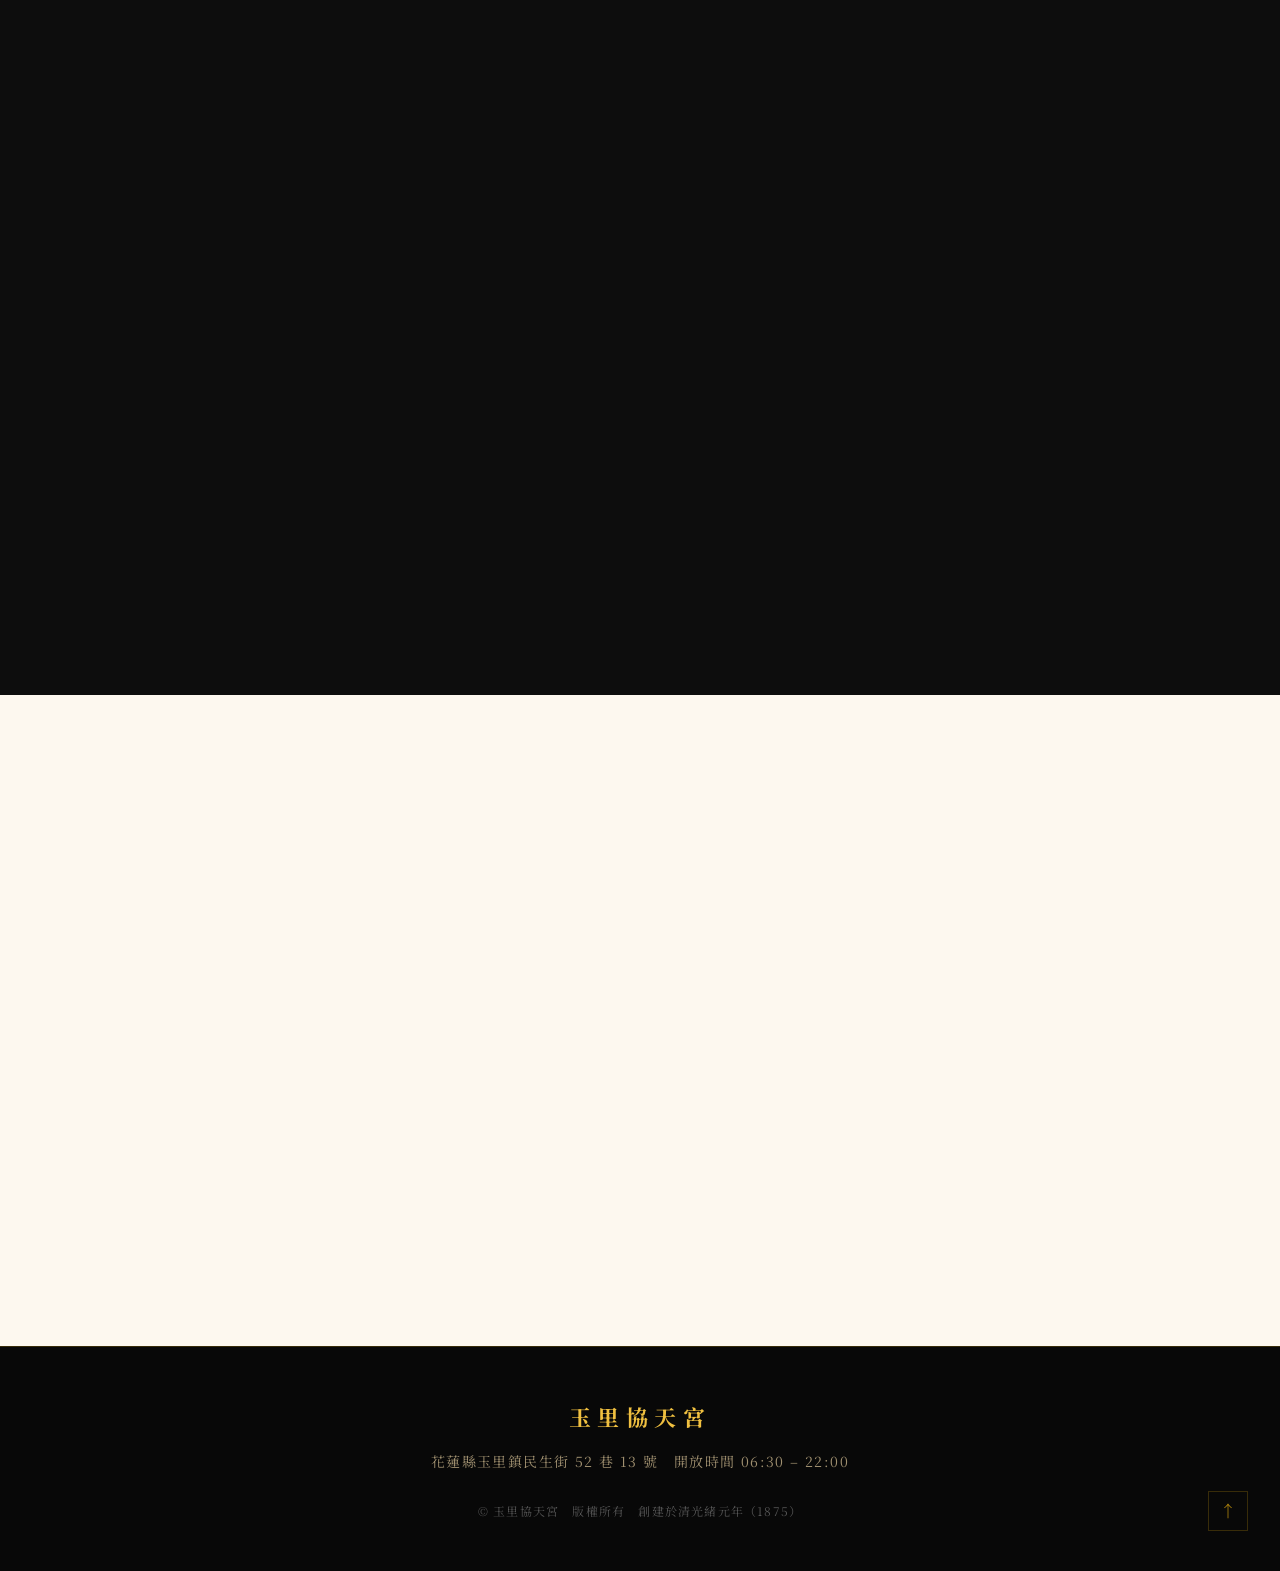
==== commit 3ad1e873: "add mobile hero images and responsive carousel support Hero slideshow now selects portrait images (h" ====
--- a/index.html
+++ b/index.html
@@ -75,9 +75,10 @@
   <section id="hero" aria-label="首頁主視覺">
     <!-- Ken Burns + crossfade slideshow -->
     <div class="hero-slides" aria-hidden="true">
-      <div class="hero-slide" data-src="assets/img/hero1.jpg"></div>
-      <div class="hero-slide" data-src="assets/img/hero2.jpg"></div>
-      <div class="hero-slide" data-src="assets/img/hero3.jpg"></div>
+      <div class="hero-slide" data-src="assets/img/hero1.jpg" data-src-mobile="assets/img/hero1-m.jpg"></div>
+      <div class="hero-slide" data-src="assets/img/hero2.jpg" data-src-mobile="assets/img/hero2-m.jpg"></div>
+      <div class="hero-slide" data-src="assets/img/hero3.jpg" data-src-mobile="assets/img/hero3-m.jpg"></div>
+      <div class="hero-slide" data-src="assets/img/hero4.jpg" data-src-mobile="assets/img/hero4-m.jpg"></div>
     </div>
     <!-- Dark overlay -->
     <div class="hero-overlay" aria-hidden="true"></div>
@@ -85,7 +86,7 @@
     <div class="hero-inner">
       <p class="hero-en" data-aos="fade-up" data-aos-delay="200">Est. 1875 · Yuli Xietian Temple</p>
       <h1 class="hero-title" data-aos="fade-up" data-aos-delay="400">玉里協天宮</h1>
-      <p class="hero-sub" data-aos="fade-up" data-aos-delay="600">奉祀　關聖帝君　花東第一廟</p>
+      <p class="hero-sub" data-aos="fade-up" data-aos-delay="600">後山保障　花東第一廟</p>
       <div class="hero-divider" data-aos="fade-up" data-aos-delay="700"></div>
       <a class="scroll-hint" href="#about" data-aos="fade-up" data-aos-delay="900" aria-label="向下捲動">
         <span>Scroll</span>
--- a/assets/css/main.css
+++ b/assets/css/main.css
@@ -915,7 +915,7 @@
 
   .deity-img-wrap img,
   .deity-img-wrap .img-placeholder {
-    aspect-ratio: 4 / 3;
+    aspect-ratio: 3 / 4;
     max-width: 300px;
     margin: 0 auto;
   }
